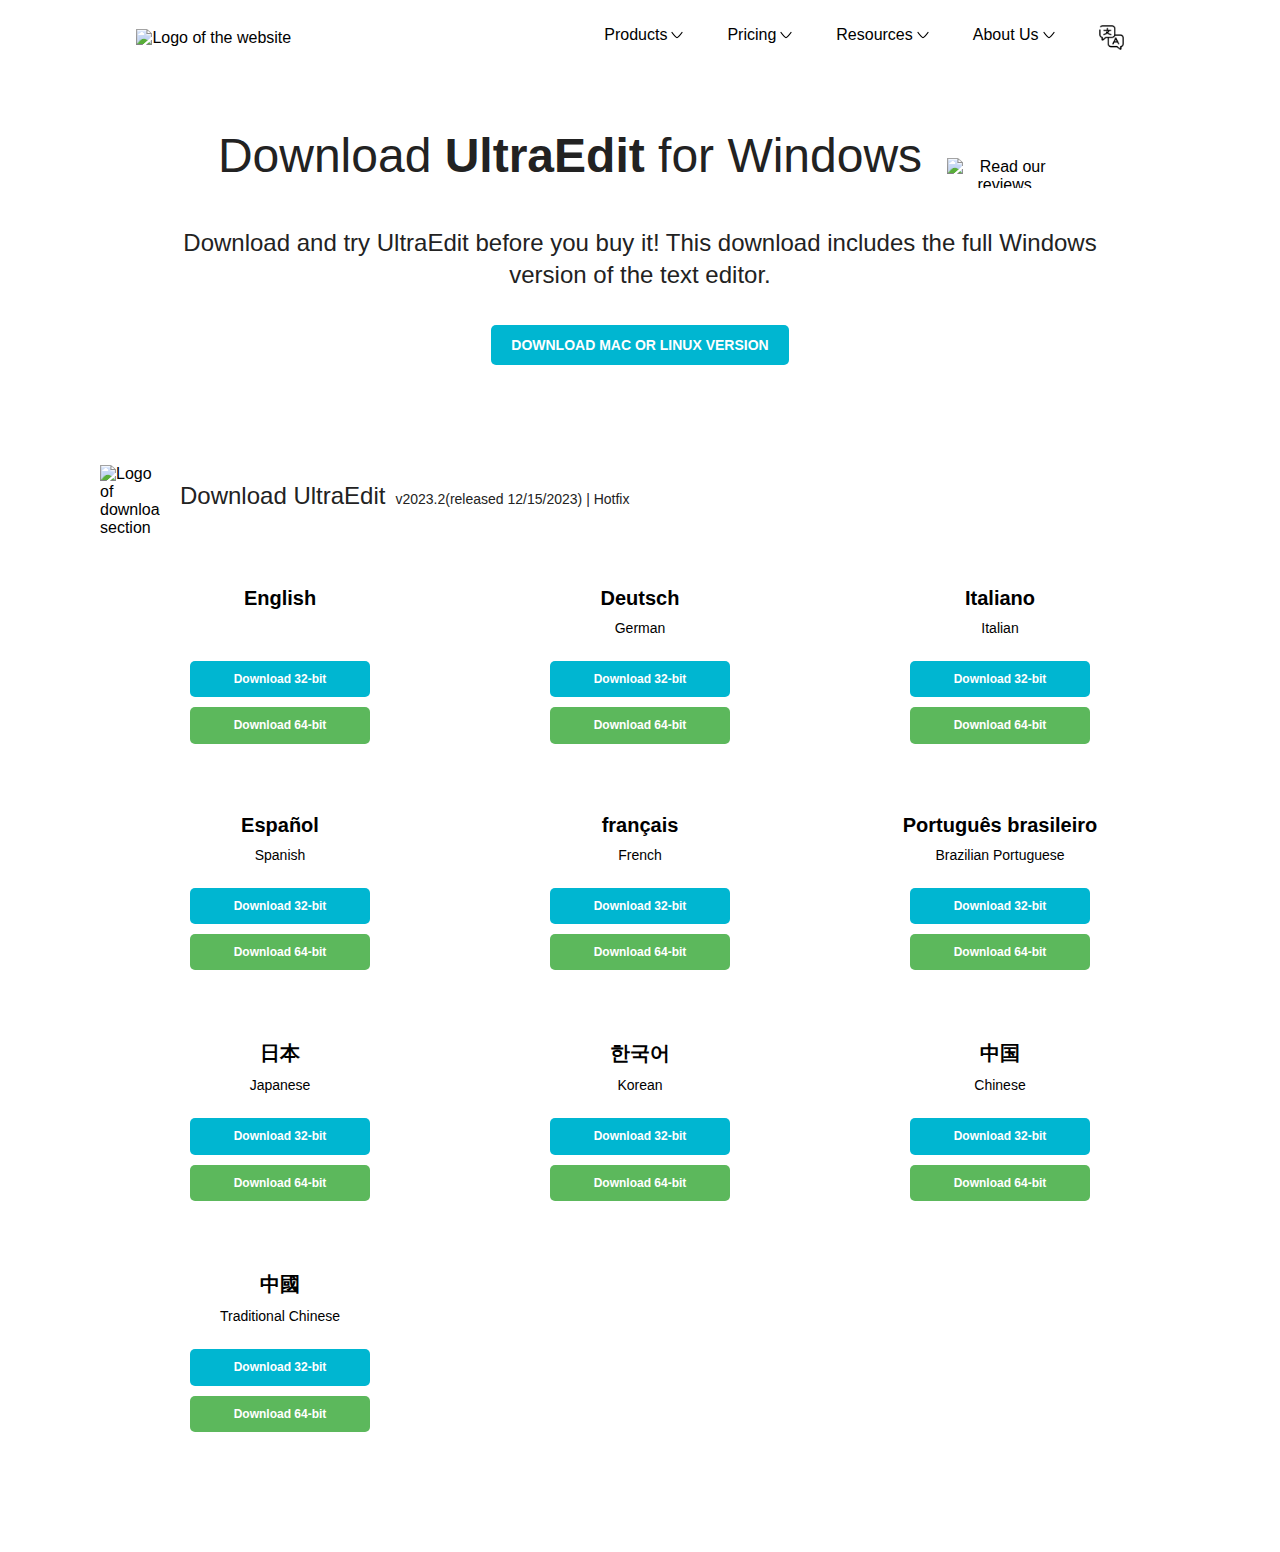
==== index.html @ 191eb87c "Solution to Exercise-7" ====
<!DOCTYPE html>
<html lang="en">
<head>
    <meta charset="UTF-8">
    <meta name="viewport" content="width=device-width, initial-scale=1.0">
    <title>Download UltraEdit text editor for Windows</title>

    <!-- Link to external stylesheets -->
    <link rel="stylesheet" href="./assets/css/style.css">
    <link rel="stylesheet" href="./assets/css/responsive.css">

    <!-- Link to favicon -->
    <link rel="shortcut icon" href="https://www.ultraedit.com/wp-content/uploads/2022/10/cropped-Logo-32x32.png" sizes="32x32" type="image/x-icon">
    <link rel="shortcut icon" href="https://www.ultraedit.com/wp-content/uploads/2022/10/cropped-Logo-192x192.png" sizes="192x192" type="image/x-icon">
    <link rel="apple-touch-icon" href="https://www.ultraedit.com/wp-content/uploads/2022/10/cropped-Logo-180x180.png">
</head>
<body>

    <!-- Head section of the document -->
    <header>

        <!-- Navigation bar -->
        <nav>
            <ul>
                <div class="logo">
                    <li>
                        <a href="#">
                            <img src="https://www.ultraedit.com/wp-content/uploads/2023/01/UE-Logo-1.webp"
                                width="175" alt="Logo of the website">
                        </a>
                    </li>
                </div>

                <div class="navtabs">
                    <li>
                        <a href="#">Products <svg xmlns="http://www.w3.org/2000/svg" width="20" height="20" viewBox="0 0 24 24" fill="none">
                            <path d="M18 9.00005C18 9.00005 13.5811 15 12 15C10.4188 15 6 9 6 9" stroke="#000" stroke-width="1.5" stroke-linecap="round" stroke-linejoin="round"/>
                            </svg></a>
                    </li>
                    <li>
                        <a href="#">Pricing <svg xmlns="http://www.w3.org/2000/svg" width="20" height="20" viewBox="0 0 24 24" fill="none">
                            <path d="M18 9.00005C18 9.00005 13.5811 15 12 15C10.4188 15 6 9 6 9" stroke="#000" stroke-width="1.5" stroke-linecap="round" stroke-linejoin="round"/>
                            </svg></a>
                    </li>
                    <li>
                        <a href="#">Resources <svg xmlns="http://www.w3.org/2000/svg" width="20" height="20" viewBox="0 0 24 24" fill="none">
                            <path d="M18 9.00005C18 9.00005 13.5811 15 12 15C10.4188 15 6 9 6 9" stroke="#000" stroke-width="1.5" stroke-linecap="round" stroke-linejoin="round"/>
                            </svg></a>
                    </li>
                    <li>
                        <a href="#">About Us <svg xmlns="http://www.w3.org/2000/svg" width="20" height="20" viewBox="0 0 24 24" fill="none">
                            <path d="M18 9.00005C18 9.00005 13.5811 15 12 15C10.4188 15 6 9 6 9" stroke="#000" stroke-width="1.5" stroke-linecap="round" stroke-linejoin="round"/>
                            </svg></a>
                    </li>
                    <li>
                        <a href="#">
                            <img src="./assets/images/language-translation.png" width="25" alt="Translate the document">
                        </a>
                    </li>
                </div>
            </ul>
        </nav>
    </header>

    <!-- Main section of the document -->
    <main>
        <section id="hero-section">
            <div class="title">
                <h1>Download <strong>UltraEdit</strong> for Windows</h1>
                <img src="https://www.ultraedit.com/wp-content/uploads/2022/10/Reviews.png" width="115" height="30" alt="Read our reviews">
            </div>
            
            <div class="content">
                <p>Download and try UltraEdit before you buy it! This download includes the full Windows version of the text editor.</p>
                <button>Download Mac or Linux Version</button> 
            </div>
        </section>

        <section id="download-section">
            <div class="title">
                <img src="https://www.ultraedit.com/wp-content/uploads/2023/01/UE_logo_icon_white.png" width="60" alt="Logo of download section">

                <div class="text">
                    <h3>Download UltraEdit</h3>
                    <p>v2023.2(released 12/15/2023) | Hotfix</p>
                </div>
            </div>

            <div class="content">
                <div class="container">
                    <div class="row">
                        <div class="col">
                            <div class="text">
                                <h4>English</h4>
                                <p class="hide">English</p>
                            </div>

                            <div class="button">
                                <a href="#" class="blue">Download 32-bit</a>
                                <a href="#" class="green">Download 64-bit</a>
                            </div>
                        </div>
                        
                        <div class="col">
                            <div class="text">
                                <h4>Deutsch</h4>
                                <p>German</p>
                            </div>

                            <div class="button">
                                <a href="#" class="blue">Download 32-bit</a>
                                <a href="#" class="green">Download 64-bit</a>
                            </div>
                        </div>

                        <div class="col">
                            <div class="text">
                                <h4>Italiano</h4>
                                <p>Italian</p>
                            </div>

                            <div class="button">
                                <a href="#" class="blue">Download 32-bit</a>
                                <a href="#" class="green">Download 64-bit</a>
                            </div>
                        </div>

                        <div class="col">
                            <div class="text">
                                <h4>Español</h4>
                                <p>Spanish</p>
                            </div>

                            <div class="button">
                                <a href="#" class="blue">Download 32-bit</a>
                                <a href="#" class="green">Download 64-bit</a>
                            </div>
                        </div>

                        <div class="col">
                            <div class="text">
                                <h4>français</h4>
                                <p>French</p>
                            </div>

                            <div class="button">
                                <a href="#" class="blue">Download 32-bit</a>
                                <a href="#" class="green">Download 64-bit</a>
                            </div>
                        </div>
                        
                        <div class="col">
                            <div class="text">
                                <h4>Português brasileiro</h4>
                                <p>Brazilian Portuguese</p>
                            </div>

                            <div class="button">
                                <a href="#" class="blue">Download 32-bit</a>
                                <a href="#" class="green">Download 64-bit</a>
                            </div>
                        </div>

                        <div class="col">
                            <div class="text">
                                <h4>日本</h4>
                                <p>Japanese</p>
                            </div>

                            <div class="button">
                                <a href="#" class="blue">Download 32-bit</a>
                                <a href="#" class="green">Download 64-bit</a>
                            </div>
                        </div>

                        <div class="col">
                            <div class="text">
                                <h4>한국어</h4>
                                <p>Korean</p>
                            </div>

                            <div class="button">
                                <a href="#" class="blue">Download 32-bit</a>
                                <a href="#" class="green">Download 64-bit</a>
                            </div>
                        </div>

                        <div class="col">
                            <div class="text">
                                <h4>中国</h4>
                                <p>Chinese</p>
                            </div>

                            <div class="button">
                                <a href="#" class="blue">Download 32-bit</a>
                                <a href="#" class="green">Download 64-bit</a>
                            </div>
                        </div>

                        <div class="col">
                            <div class="text">
                                <h4>中國</h4>
                                <p>Traditional Chinese</p>
                            </div>

                            <div class="button">
                                <a href="#" class="blue">Download 32-bit</a>
                                <a href="#" class="green">Download 64-bit</a>
                            </div>
                        </div>
                    </div>
                </div>
            </div>
        </section>
    </main>
</body>
</html>
---- assets/css/style.css ----
* {
    margin: 0;
    padding: 0;
    box-sizing: border-box;
}

body {
    font-family:'Segoe UI', Tahoma, Geneva, Verdana, sans-serif
}

nav {
    margin: 25px auto;
}

ul {
    display: flex;
    align-items: center;
    justify-content: space-around;
    list-style: none;
}

ul > div:nth-child(2).navtabs {
    display: flex;
}

ul > div:nth-child(2).navtabs > li {
    margin: 0 20px;
}

ul li > a {
    color: #000;
    text-decoration: none;
    display: flex;
    align-items: center;
}

ul li > a:hover {
    color: rgba(0, 0, 0, 0.7);
}

#hero-section {
    display: flex;
    flex-direction: column;
    justify-content: center;
    align-items: center;
    padding: 50px 0;
    text-align: center;
}

#hero-section .title {
    display: flex;
    align-items: baseline;
    gap: 25px;
}

#hero-section .title > h1, #hero-section .content > p, #download-section .title h3, #download-section .title p {
    color: #222;
    font-weight: 500;
    line-height: 1.3em;
    padding-bottom: 10px;
}

#hero-section .title > h1 {
    font-size: 48px;
    margin-bottom: 30px;
}

#hero-section .content > p {
    font-size: 24px;
    width: 80%;
    margin: 0 auto 25px;
}

#hero-section .content > button {
    background-color: #00B6D1;
    border: none;
    border-radius: 5px;
    color: white;
    cursor: pointer;
    font-size: 14px;
    font-weight: bold;
    outline: none;
    padding: 12px 20px;
    text-transform: uppercase;
}

#hero-section .content > button:hover {
    background-color: #09A6BD;
}

#download-section {
    margin: 50px 280px;
}

#download-section .title {
    display: flex;
    align-items: center;
}

#download-section .title h3 {
    font-size: 24px;
    margin-left: 20px;
}

#download-section .title p {
    font-size: 14px;
    font-weight: 400;
    margin-left: 10px;
}

#download-section .text {
    display: flex;
    align-items: baseline;
    justify-content: center;
}

#download-section .content .text {
    display: flex;
    flex-direction: column;
    align-items: center;
    margin-bottom: 15px;
}

#download-section .container {
    margin: 50px 0;
    text-align: center;
}

#download-section .row {
    display: grid;
    grid-template-columns: repeat(3, 1fr);
}

#download-section .content .col {
    margin-bottom: 75px;
}

#download-section .row h4 {
    font-size: 20px;
    font-weight: 700;
    padding-bottom: 10px;
}

#download-section .row p {
    font-size: 14px;
    font-weight: 400;
    padding-bottom: 10px;
}

#download-section .content .text .hide {
    visibility: hidden;
}

#download-section .row .blue, #download-section .row .green {
    border: none;
    border-radius: 5px;
    color: #fff;
    font-size: 12px;
    font-weight: bold;
    line-height: 1.7em;
    outline: none;
    padding: 8px 15px;
    text-decoration: none;
}

#download-section .content .button .blue {
    background-color: #00B6D1;
}

#download-section .content .button .blue:hover {
    background-color: #09A6BD;
}

#download-section .content .button .green {
    background-color: #5CB85C;
}

#download-section .content .button .green:hover {
    background-color: #81C780;
}
---- assets/css/responsive.css ----
@media only screen and (max-width: 1439px) {
    #download-section {
        margin: 50px 100px;
    }

    #download-section .content .col {
        margin-bottom: 60px;
    }

    #download-section .content .button a {
        display: flex;
        justify-content: center;
        width: 50%;
        margin: 10px auto;
    }
}

@media only screen and (max-width: 1023px) {
    header .logo img {
        width: 135px;
        height: 40px;
    }

    #hero-section .title > h1 {
        width: 75%;
        margin: 0 auto 30px;
    }

    #hero-section .title img {
        display: none;
    }

    #hero-section .content p {
        width: 90%;
    }

    #download-section {
        margin: 30px auto;
    }

    #download-section .row {
        grid-template-columns: repeat(2, 1fr);
    }

    #download-section .title {
        margin-left: 40px;
    }
}

@media only screen and (max-width: 767px) {
    nav {
        display: none;
    }

    #hero-section .title > h1 {
        font-size: 35px;
        width: 90%;
    }

    #hero-section .content > p {
        font-size: 20px;
        width: 95%;
    }

    #download-section .title {
        margin-left: 30px;
    }

    #download-section .text {
        flex-direction: column;
    }

    #download-section .text h3 {
        font-size: 20px;
    }

    #download-section .row {
        grid-template-columns: repeat(1, 1fr);
    }

    #download-section .content .text {
        margin-bottom: 30px;
    }

    #download-section .content .button a {
        display: inline;
    }
}

@media only screen and (max-width: 424px) {
    #hero-section .content > p {
        width: 85%;
    }
}

@media only screen and (max-width: 374px) {
    #download-section .content .button a {
        display: flex;
    }
}
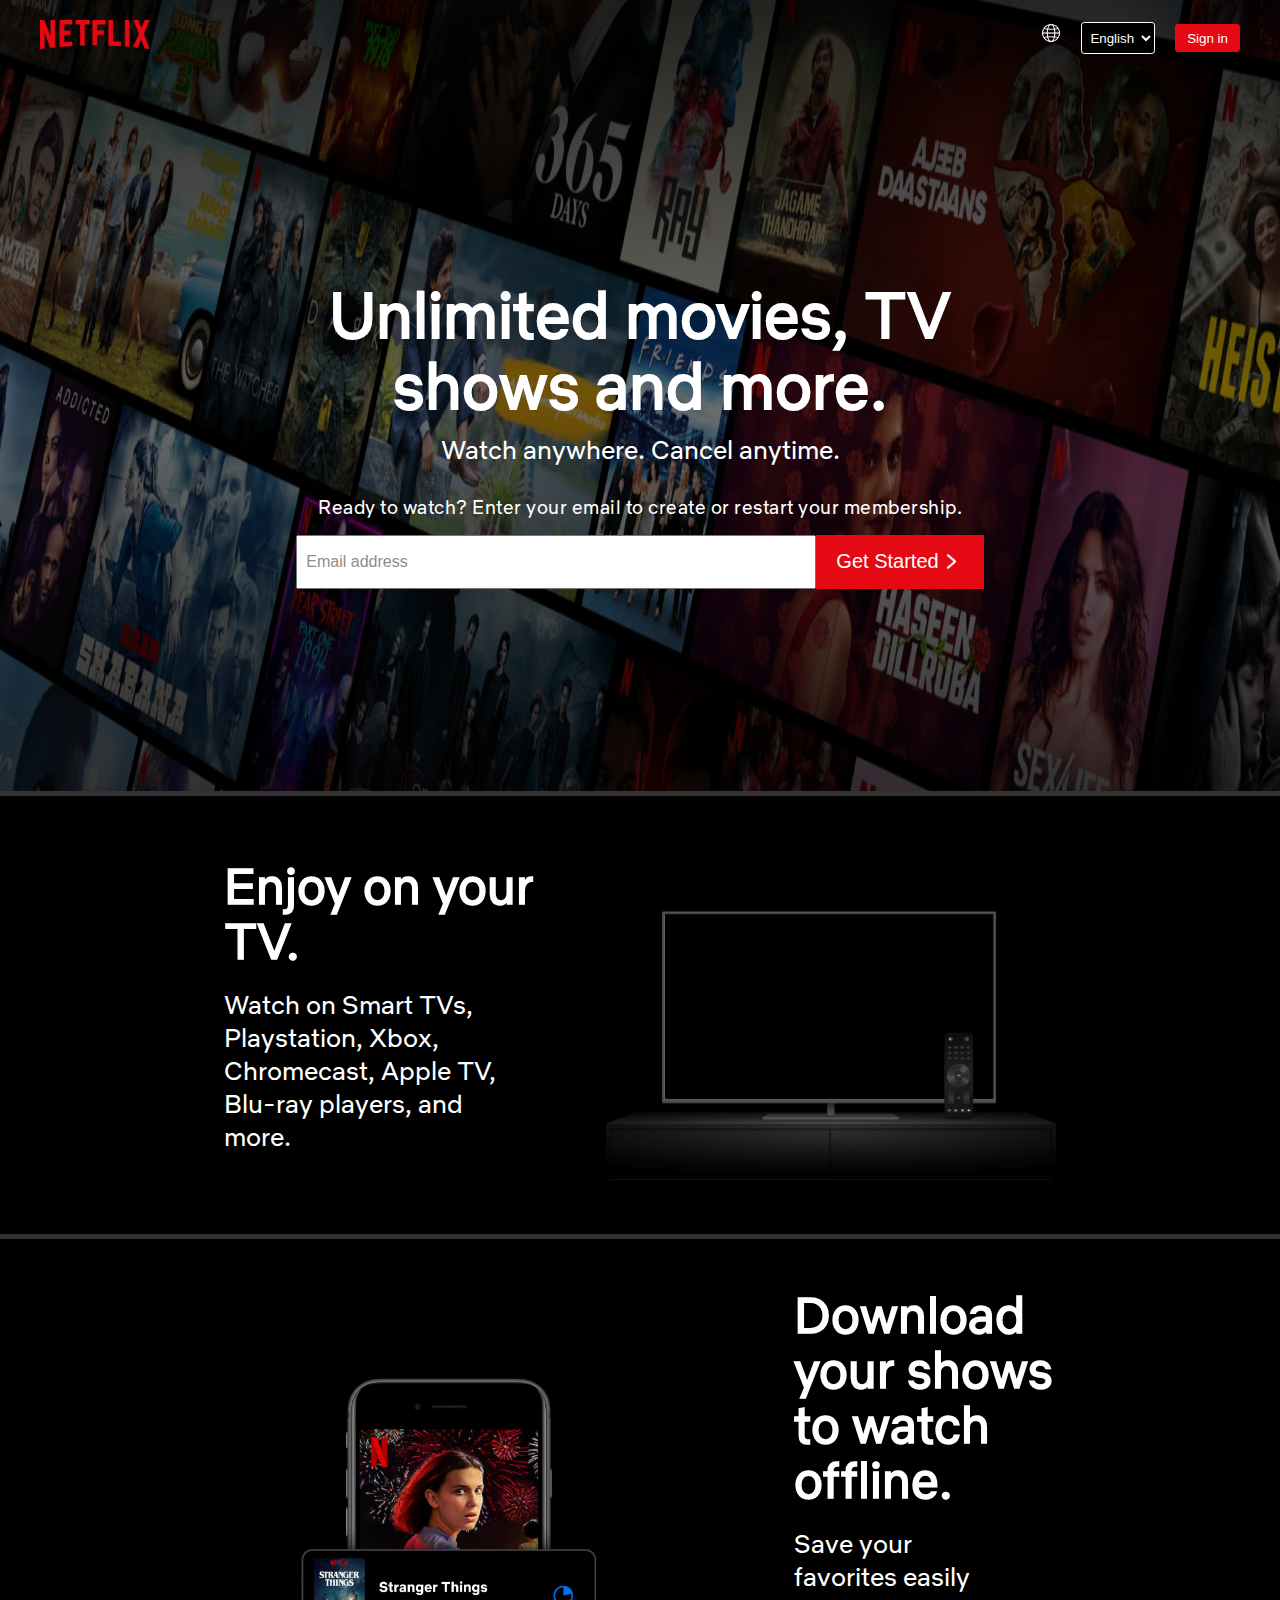
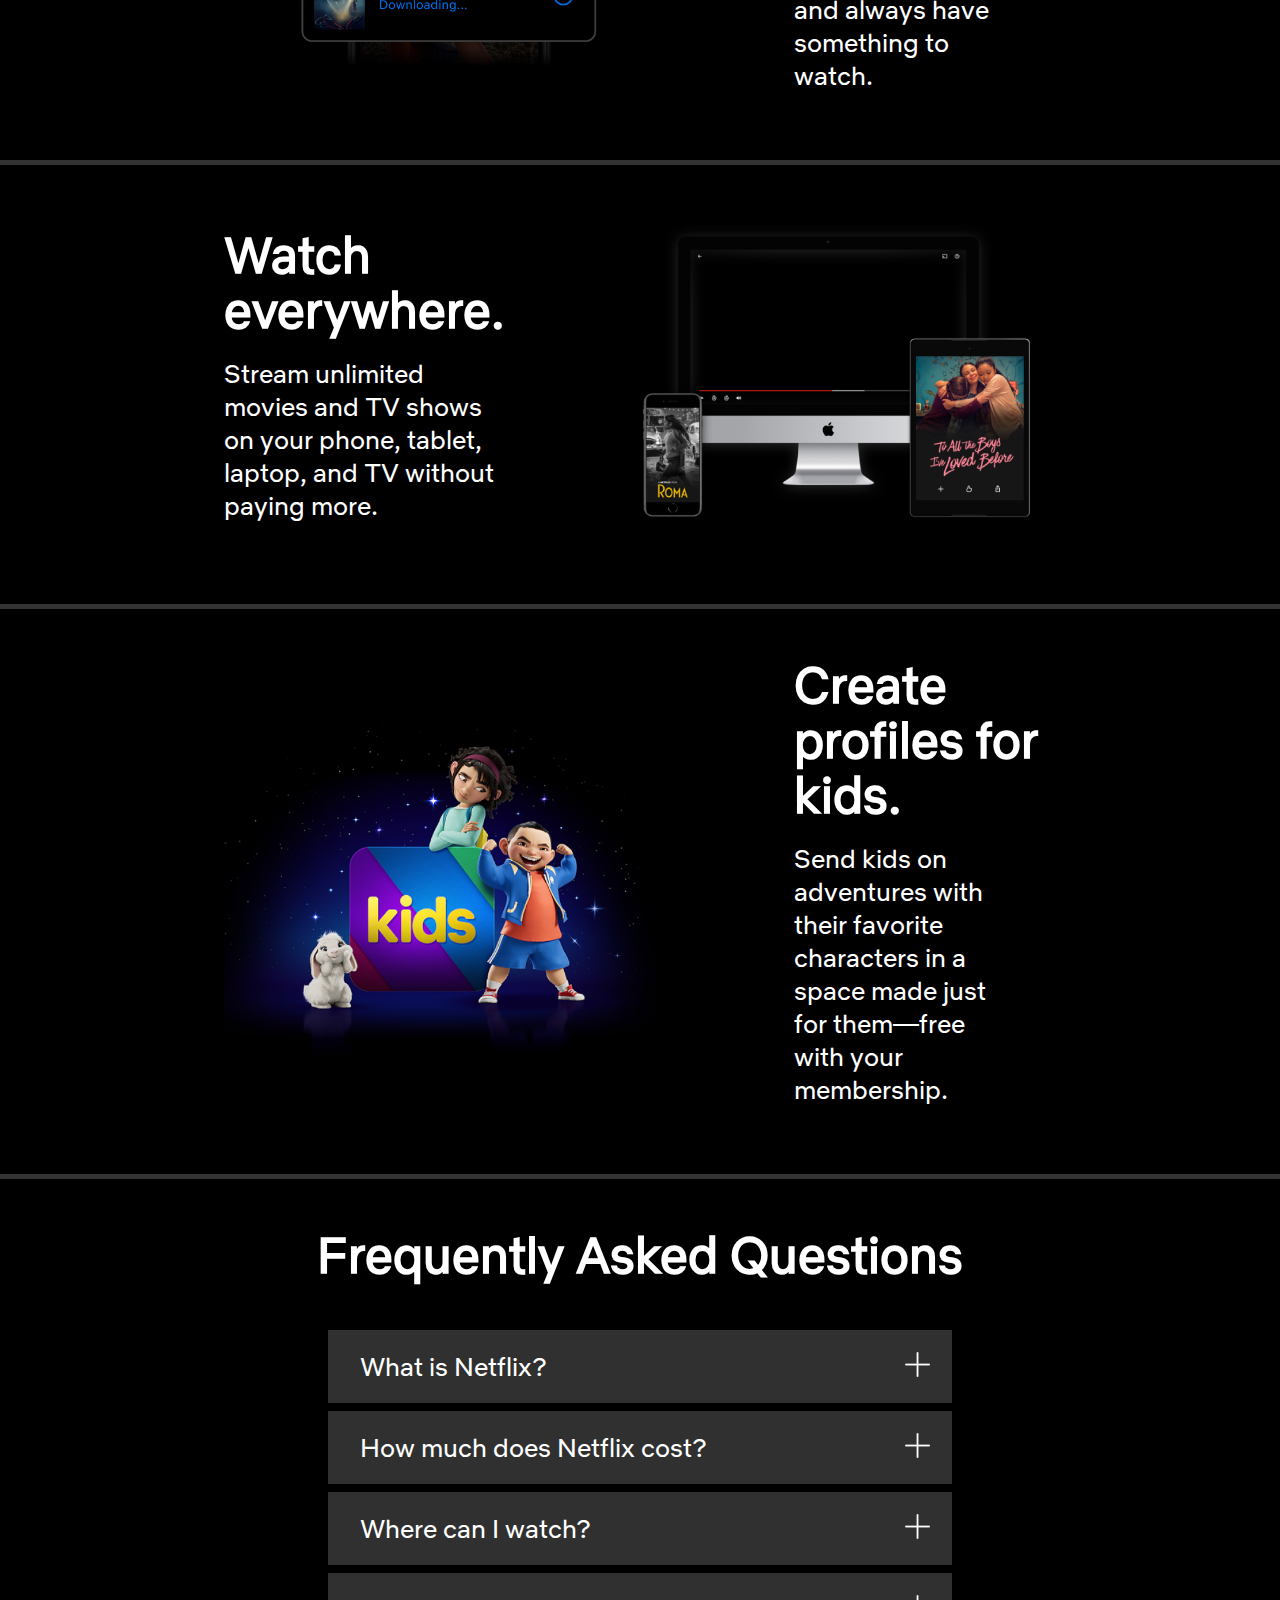
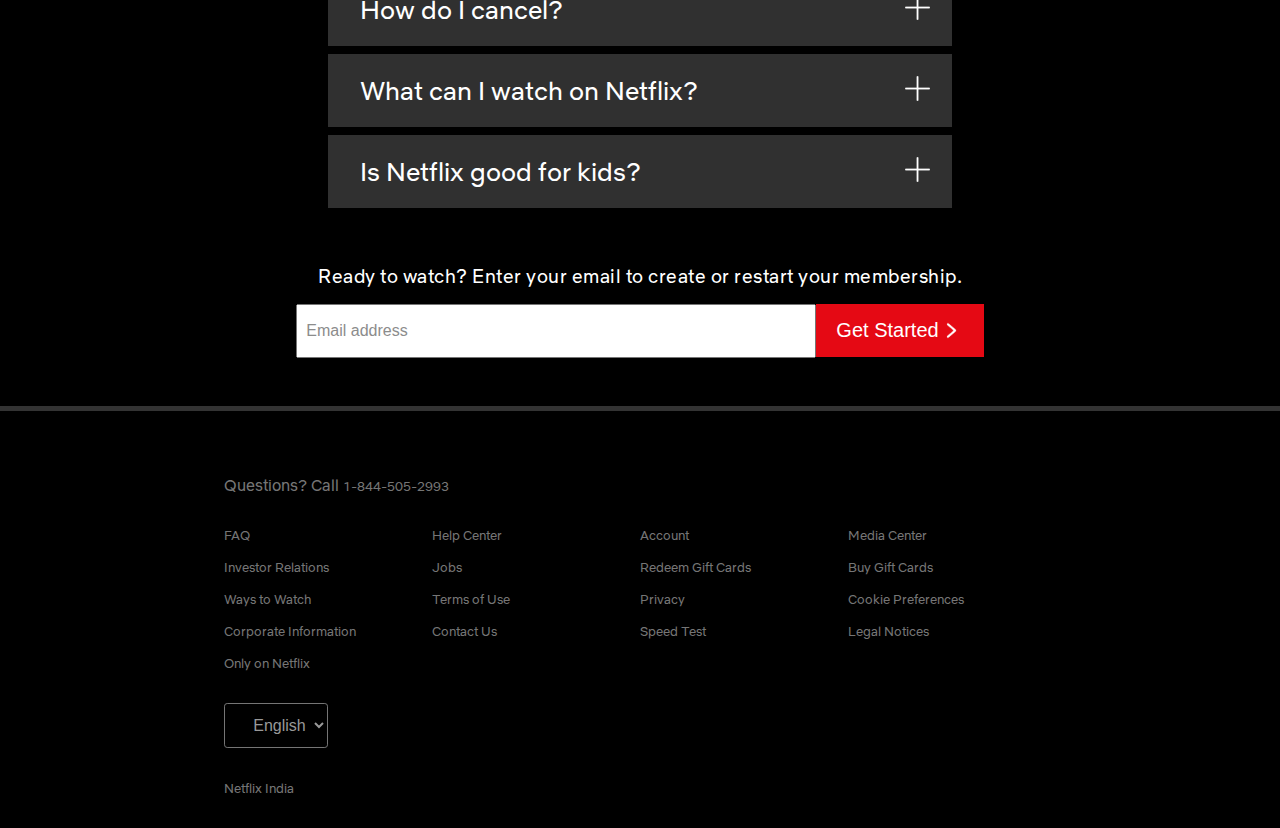
==== commit 1786c003: "Initializing the directory" ====
--- a/index.html
+++ b/index.html
@@ -1,217 +1,223 @@
 <!DOCTYPE html>
 <html lang="en">
+
 <head>
+    <!-- Meta description about the website -->
     <meta charset="UTF-8">
     <meta name="viewport" content="width=device-width, initial-scale=1.0">
-    <title>Download UltraEdit text editor for Windows</title>
-
-    <!-- Link to external stylesheets -->
+
+    <!-- Title of the website -->
+    <title>Netflix India — Watch TV Shows Online, Watch Movies Online</title>
+
+    <!-- External stylesheets -->
     <link rel="stylesheet" href="./assets/css/style.css">
     <link rel="stylesheet" href="./assets/css/responsive.css">
 
-    <!-- Link to favicon -->
-    <link rel="shortcut icon" href="https://www.ultraedit.com/wp-content/uploads/2022/10/cropped-Logo-32x32.png" sizes="32x32" type="image/x-icon">
-    <link rel="shortcut icon" href="https://www.ultraedit.com/wp-content/uploads/2022/10/cropped-Logo-192x192.png" sizes="192x192" type="image/x-icon">
-    <link rel="apple-touch-icon" href="https://www.ultraedit.com/wp-content/uploads/2022/10/cropped-Logo-180x180.png">
+    <!-- Favicon -->
+    <link rel="shortcut icon" href="./assets/images/favicon/favicon.ico" type="image/x-icon">
+    <link rel="manifest" href="./assets/images/favicon/site.webmanifest">
+    <link rel="apple-touch-icon" href="./assets/images/favicon/apple-touch-icon.png">
 </head>
+
 <body>
 
-    <!-- Head section of the document -->
+    <!-- This is the head section of the body -->
     <header>
-
-        <!-- Navigation bar -->
         <nav>
-            <ul>
-                <div class="logo">
-                    <li>
-                        <a href="#">
-                            <img src="https://www.ultraedit.com/wp-content/uploads/2023/01/UE-Logo-1.webp"
-                                width="175" alt="Logo of the website">
-                        </a>
-                    </li>
-                </div>
-
-                <div class="navtabs">
-                    <li>
-                        <a href="#">Products <svg xmlns="http://www.w3.org/2000/svg" width="20" height="20" viewBox="0 0 24 24" fill="none">
-                            <path d="M18 9.00005C18 9.00005 13.5811 15 12 15C10.4188 15 6 9 6 9" stroke="#000" stroke-width="1.5" stroke-linecap="round" stroke-linejoin="round"/>
-                            </svg></a>
-                    </li>
-                    <li>
-                        <a href="#">Pricing <svg xmlns="http://www.w3.org/2000/svg" width="20" height="20" viewBox="0 0 24 24" fill="none">
-                            <path d="M18 9.00005C18 9.00005 13.5811 15 12 15C10.4188 15 6 9 6 9" stroke="#000" stroke-width="1.5" stroke-linecap="round" stroke-linejoin="round"/>
-                            </svg></a>
-                    </li>
-                    <li>
-                        <a href="#">Resources <svg xmlns="http://www.w3.org/2000/svg" width="20" height="20" viewBox="0 0 24 24" fill="none">
-                            <path d="M18 9.00005C18 9.00005 13.5811 15 12 15C10.4188 15 6 9 6 9" stroke="#000" stroke-width="1.5" stroke-linecap="round" stroke-linejoin="round"/>
-                            </svg></a>
-                    </li>
-                    <li>
-                        <a href="#">About Us <svg xmlns="http://www.w3.org/2000/svg" width="20" height="20" viewBox="0 0 24 24" fill="none">
-                            <path d="M18 9.00005C18 9.00005 13.5811 15 12 15C10.4188 15 6 9 6 9" stroke="#000" stroke-width="1.5" stroke-linecap="round" stroke-linejoin="round"/>
-                            </svg></a>
-                    </li>
-                    <li>
-                        <a href="#">
-                            <img src="./assets/images/language-translation.png" width="25" alt="Translate the document">
-                        </a>
-                    </li>
-                </div>
-            </ul>
+            <div class="logo">
+                <img src="./assets/images/logo.png" width="110" alt="Netflix Logo">
+            </div>
+
+            <div class="nav-container">
+                <img src="./assets/images/language-translation.png" width="20" alt="">
+                <select name="language" id="language">
+                    <option lang="en" value="English">English</option> <!-- &#129171; [down arrow code] -->
+                    <option lang="hi" value="हिन्दी">हिन्दी</option>
+                </select>
+
+                <button type="button">Sign in</button>
+            </div>
         </nav>
     </header>
 
-    <!-- Main section of the document -->
+    <!-- This is the main content -->
     <main>
-        <section id="hero-section">
-            <div class="title">
-                <h1>Download <strong>UltraEdit</strong> for Windows</h1>
-                <img src="https://www.ultraedit.com/wp-content/uploads/2022/10/Reviews.png" width="115" height="30" alt="Read our reviews">
-            </div>
-            
-            <div class="content">
-                <p>Download and try UltraEdit before you buy it! This download includes the full Windows version of the text editor.</p>
-                <button>Download Mac or Linux Version</button> 
-            </div>
-        </section>
-
-        <section id="download-section">
-            <div class="title">
-                <img src="https://www.ultraedit.com/wp-content/uploads/2023/01/UE_logo_icon_white.png" width="60" alt="Logo of download section">
-
-                <div class="text">
-                    <h3>Download UltraEdit</h3>
-                    <p>v2023.2(released 12/15/2023) | Hotfix</p>
-                </div>
-            </div>
-
-            <div class="content">
-                <div class="container">
-                    <div class="row">
-                        <div class="col">
-                            <div class="text">
-                                <h4>English</h4>
-                                <p class="hide">English</p>
-                            </div>
-
-                            <div class="button">
-                                <a href="#" class="blue">Download 32-bit</a>
-                                <a href="#" class="green">Download 64-bit</a>
-                            </div>
-                        </div>
-                        
-                        <div class="col">
-                            <div class="text">
-                                <h4>Deutsch</h4>
-                                <p>German</p>
-                            </div>
-
-                            <div class="button">
-                                <a href="#" class="blue">Download 32-bit</a>
-                                <a href="#" class="green">Download 64-bit</a>
-                            </div>
-                        </div>
-
-                        <div class="col">
-                            <div class="text">
-                                <h4>Italiano</h4>
-                                <p>Italian</p>
-                            </div>
-
-                            <div class="button">
-                                <a href="#" class="blue">Download 32-bit</a>
-                                <a href="#" class="green">Download 64-bit</a>
-                            </div>
-                        </div>
-
-                        <div class="col">
-                            <div class="text">
-                                <h4>Español</h4>
-                                <p>Spanish</p>
-                            </div>
-
-                            <div class="button">
-                                <a href="#" class="blue">Download 32-bit</a>
-                                <a href="#" class="green">Download 64-bit</a>
-                            </div>
-                        </div>
-
-                        <div class="col">
-                            <div class="text">
-                                <h4>français</h4>
-                                <p>French</p>
-                            </div>
-
-                            <div class="button">
-                                <a href="#" class="blue">Download 32-bit</a>
-                                <a href="#" class="green">Download 64-bit</a>
-                            </div>
-                        </div>
-                        
-                        <div class="col">
-                            <div class="text">
-                                <h4>Português brasileiro</h4>
-                                <p>Brazilian Portuguese</p>
-                            </div>
-
-                            <div class="button">
-                                <a href="#" class="blue">Download 32-bit</a>
-                                <a href="#" class="green">Download 64-bit</a>
-                            </div>
-                        </div>
-
-                        <div class="col">
-                            <div class="text">
-                                <h4>日本</h4>
-                                <p>Japanese</p>
-                            </div>
-
-                            <div class="button">
-                                <a href="#" class="blue">Download 32-bit</a>
-                                <a href="#" class="green">Download 64-bit</a>
-                            </div>
-                        </div>
-
-                        <div class="col">
-                            <div class="text">
-                                <h4>한국어</h4>
-                                <p>Korean</p>
-                            </div>
-
-                            <div class="button">
-                                <a href="#" class="blue">Download 32-bit</a>
-                                <a href="#" class="green">Download 64-bit</a>
-                            </div>
-                        </div>
-
-                        <div class="col">
-                            <div class="text">
-                                <h4>中国</h4>
-                                <p>Chinese</p>
-                            </div>
-
-                            <div class="button">
-                                <a href="#" class="blue">Download 32-bit</a>
-                                <a href="#" class="green">Download 64-bit</a>
-                            </div>
-                        </div>
-
-                        <div class="col">
-                            <div class="text">
-                                <h4>中國</h4>
-                                <p>Traditional Chinese</p>
-                            </div>
-
-                            <div class="button">
-                                <a href="#" class="blue">Download 32-bit</a>
-                                <a href="#" class="green">Download 64-bit</a>
-                            </div>
-                        </div>
-                    </div>
-                </div>
+
+        <!-- Landing area -->
+        <section id="home-section">
+            <h1>Unlimited movies, TV shows and more.</h1>
+            <h3>Watch anywhere. Cancel anytime.</h3>
+            <p>Ready to watch? Enter your email to create or restart your membership.</p>
+
+            <div class="home-container">
+                <input type="email" name="email" id="email" placeholder="Email address">
+                <button>Get Started <img src="./assets/images/next-icon.png" width="25" alt="Next Arrow"></button>
+            </div>
+        </section>
+
+        <!-- Watch on TV -->
+        <section id="tv-section">
+            <div class="tv-content">
+                <h2>Enjoy on your TV.</h2>
+                <p>Watch on Smart TVs, Playstation, Xbox, Chromecast, Apple TV, Blu-ray players, and more.</p>
+            </div>
+
+            <div class="tv-display">
+                <!-- <video width="75" autoplay loop>
+                    <source src="" type="video/">
+                </video> -->
+                <img src="./assets/images/tv-screen.png" width="450" alt="Watch on TV">
+            </div>
+        </section>
+
+        <!-- Download and play offline -->
+        <section id="offline-section">
+            <div class="offline-display">
+                <!-- <video width="75" autoplay loop>
+                    <source src="" type="video/">
+                </video> -->
+                <img src="./assets/images/play-offline.png" width="450" alt="Download and play offline">
+            </div>
+
+            <div class="offline-content">
+                <h2>Download your shows to watch offline.</h2>
+                <p>Save your favorites easily and always have something to watch.</p>
+            </div>
+        </section>
+
+        <!-- Stream on multiple devices -->
+        <section id="cross-platform-section">
+            <div class="cross-platform-content">
+                <h2>Watch everywhere.</h2>
+                <p>Stream unlimited movies and TV shows on your phone, tablet, laptop, and TV without paying more.</p>
+            </div>
+
+            <div class="cross-platform-display">
+                <!-- <video width="75" autoplay loop>
+                    <source src="" type="video/">
+                </video> -->
+                <img src="./assets/images/watch-everywhere.png" width="450" alt="Stream on all devices">
+            </div>
+        </section>
+
+        <!-- Kids area -->
+        <section id="kids-section">
+            <div class="kids-display">
+                <!-- <video width="75" autoplay loop>
+                    <source src="" type="video/">
+                </video> -->
+                <img src="./assets/images/kids-profile.png" width="450" alt="Profile for kids">
+            </div>
+
+            <div class="kids-content">
+                <h2>Create profiles for kids.</h2>
+                <p>Send kids on adventures with their favorite characters in a space made just for them—free with your
+                    membership.</p>
+            </div>
+        </section>
+
+        <!-- Frequently asked questions -->
+        <section id="faq-section">
+            <h2>Frequently Asked Questions</h2>
+
+            <details>
+                <summary>What is Netflix?</summary>
+                <p>Netflix is a streaming service that offers a wide variety of award-winning TV shows, movies, anime,
+                    documentaries and more – on thousands of internet-connected devices.</p>
+                <p>You can watch as much as you want, whenever you want, without a single ad – all for one low monthly
+                    price. There's always something new to discover, and new TV shows and movies are added every week!
+                </p>
+            </details>
+
+            <details>
+                <summary>How much does Netflix cost?</summary>
+                <p>Watch Netflix on yuor smartphone, tablet, Smart TV, laptop, or streaming device, all for one fixed
+                    monthly fee. Plans range from &#8377;649 to &#8377;149 a month. No extra costs, no contracts.</p>
+            </details>
+
+            <details>
+                <summary>Where can I watch?</summary>
+                <p>Watch anywhere, anytime. Sign in with your Netflix account to watch instantly on the web at
+                    netflix.com from your personal computer or on any internet-connected device that offers the Netflix
+                    app, including smart TVs, smartphones, tablets, streaming media players and game consoles.</p>
+                <p>You can also download your favorite shows with the iOS, Android, or Windows 10 app. Use downloads to
+                    watch while you're on the go and without an internet connection. Take Netflix with you anywhere.</p>
+            </details>
+
+            <details>
+                <summary>How do I cancel?</summary>
+                <p>Netflix is flexible. There are no annoying contracts and no commitments. You can easily cancel your
+                    account online in two clicks. There are no cancellation fees – start or stop your account anytime.
+                </p>
+            </details>
+
+            <details>
+                <summary>What can I watch on Netflix?</summary>
+                <p>Netflix has an extensive library of feature films, documentaries, TV shows, anime, award-winning
+                    Netflix originals, and more. Watch as much as you want, anytime you want.</p>
+            </details>
+
+            <details>
+                <summary>Is Netflix good for kids?</summary>
+                <p>The Netflix Kids experience is included in your membership to give parents control while kids enjoy
+                    family-friendly TV shows and films in their own space.</p>
+                <p>Kids profiles come with PIN-protected parental controls that let you restrict the maturity rating of
+                    content kids can watch and block specific titles you don't want kids to see.</p>
+            </details>
+
+            <p>Ready to watch? Enter your email to create or restart your membership.</p>
+            <div class="faq-container">
+                <input type="email" name="email" id="email" placeholder="Email address">
+                <button>Get Started <img src="./assets/images/next-icon.png" width="25" alt="Next Arrow"></button>
             </div>
         </section>
     </main>
+
+    <!-- This is the footer of the document -->
+    <footer>
+        <p> Questions? Call <a href="tel:18445052993">1-844-505-2993</a></p>
+
+        <div class="container">
+            <div class="row">
+                <div class="col">
+                    <a href="/">FAQ</a>
+                    <a href="/">Investor Relations</a>
+                    <a href="/">Ways to Watch</a>
+                    <a href="/">Corporate Information</a>
+                    <a href="/">Only on Netflix</a>
+                </div>
+
+                <div class="col">
+                    <a href="/">Help Center</a>
+                    <a href="/">Jobs</a>
+                    <a href="/">Terms of Use</a>
+                    <a href="/">Contact Us</a>
+                </div>
+
+                <div class="col">
+                    <a href="/">Account</a>
+                    <a href="/">Redeem Gift Cards</a>
+                    <a href="/">Privacy</a>
+                    <a href="/">Speed Test</a>
+                </div>
+
+                <div class="col">
+                    <a href="/">Media Center</a>
+                    <a href="/">Buy Gift Cards</a>
+                    <a href="/">Cookie Preferences</a>
+                    <a href="/">Legal Notices</a>
+                </div>
+            </div>
+        </div>
+
+        <select name="language" id="language">
+            <option lang="en" value="English">English</option> <!-- &#129171; [down arrow code] -->
+            <option lang="hi" value="हिन्दी">हिन्दी</option>
+        </select>
+
+        <p>Netflix India</p>
+
+    </footer>
 </body>
+
 </html>--- a/assets/css/style.css
+++ b/assets/css/style.css
@@ -1,180 +1,261 @@
+:root {
+  --background-color: #000;
+  --text-color: #fff;
+  --button-color: #e50914;
+  --button-hover: #f40612;
+  --button-active: #bb0a12;
+}
+
+@font-face {
+  font-family: "Netflix Sans";
+  src: local("Netflix Sans"),
+    url("../fonts/NetflixSans-Regular.otf") format("opentype"),
+    url("../fonts/NetflixSans-Regular.woff2") format("woff");
+}
+
 * {
-    margin: 0;
-    padding: 0;
-    box-sizing: border-box;
+  margin: 0;
+  padding: 0;
+  box-sizing: border-box;
+  scroll-behavior: smooth;
 }
 
 body {
-    font-family:'Segoe UI', Tahoma, Geneva, Verdana, sans-serif
-}
-
-nav {
-    margin: 25px auto;
-}
-
-ul {
-    display: flex;
-    align-items: center;
-    justify-content: space-around;
-    list-style: none;
-}
-
-ul > div:nth-child(2).navtabs {
-    display: flex;
-}
-
-ul > div:nth-child(2).navtabs > li {
-    margin: 0 20px;
-}
-
-ul li > a {
-    color: #000;
-    text-decoration: none;
-    display: flex;
-    align-items: center;
-}
-
-ul li > a:hover {
-    color: rgba(0, 0, 0, 0.7);
-}
-
-#hero-section {
-    display: flex;
-    flex-direction: column;
-    justify-content: center;
-    align-items: center;
-    padding: 50px 0;
-    text-align: center;
-}
-
-#hero-section .title {
-    display: flex;
-    align-items: baseline;
-    gap: 25px;
-}
-
-#hero-section .title > h1, #hero-section .content > p, #download-section .title h3, #download-section .title p {
-    color: #222;
-    font-weight: 500;
-    line-height: 1.3em;
-    padding-bottom: 10px;
-}
-
-#hero-section .title > h1 {
-    font-size: 48px;
-    margin-bottom: 30px;
-}
-
-#hero-section .content > p {
-    font-size: 24px;
-    width: 80%;
-    margin: 0 auto 25px;
-}
-
-#hero-section .content > button {
-    background-color: #00B6D1;
-    border: none;
-    border-radius: 5px;
-    color: white;
-    cursor: pointer;
-    font-size: 14px;
-    font-weight: bold;
-    outline: none;
-    padding: 12px 20px;
-    text-transform: uppercase;
-}
-
-#hero-section .content > button:hover {
-    background-color: #09A6BD;
-}
-
-#download-section {
-    margin: 50px 280px;
-}
-
-#download-section .title {
-    display: flex;
-    align-items: center;
-}
-
-#download-section .title h3 {
-    font-size: 24px;
-    margin-left: 20px;
-}
-
-#download-section .title p {
-    font-size: 14px;
-    font-weight: 400;
-    margin-left: 10px;
-}
-
-#download-section .text {
-    display: flex;
-    align-items: baseline;
-    justify-content: center;
-}
-
-#download-section .content .text {
-    display: flex;
-    flex-direction: column;
-    align-items: center;
-    margin-bottom: 15px;
-}
-
-#download-section .container {
-    margin: 50px 0;
-    text-align: center;
-}
-
-#download-section .row {
-    display: grid;
-    grid-template-columns: repeat(3, 1fr);
-}
-
-#download-section .content .col {
-    margin-bottom: 75px;
-}
-
-#download-section .row h4 {
-    font-size: 20px;
-    font-weight: 700;
-    padding-bottom: 10px;
-}
-
-#download-section .row p {
-    font-size: 14px;
-    font-weight: 400;
-    padding-bottom: 10px;
-}
-
-#download-section .content .text .hide {
-    visibility: hidden;
-}
-
-#download-section .row .blue, #download-section .row .green {
-    border: none;
-    border-radius: 5px;
-    color: #fff;
-    font-size: 12px;
-    font-weight: bold;
-    line-height: 1.7em;
-    outline: none;
-    padding: 8px 15px;
-    text-decoration: none;
-}
-
-#download-section .content .button .blue {
-    background-color: #00B6D1;
-}
-
-#download-section .content .button .blue:hover {
-    background-color: #09A6BD;
-}
-
-#download-section .content .button .green {
-    background-color: #5CB85C;
-}
-
-#download-section .content .button .green:hover {
-    background-color: #81C780;
-}+  background: url("../images/background-image.png") center fixed no-repeat;
+  background-size: 100% 115%;
+  background-color: var(--background-color);
+  color: var(--text-color);
+  font-family: "Netflix Sans", sans-serif;
+}
+
+header > nav {
+  display: flex;
+  justify-content: space-between;
+  align-items: center;
+  padding: 1.25rem 2.5rem;
+  position: relative;
+  z-index: 1;
+}
+
+.nav-container > select,
+footer > select {
+  background-color: var(--background-color);
+  border: 1px solid var(--text-color);
+  border-radius: 0.2rem;
+  color: var(--text-color);
+  margin: 0 1rem;
+  padding: 0.4rem 0.25rem;
+  text-align: center;
+}
+
+.nav-container > select:focus,
+footer > select:focus {
+  box-shadow: 0 0 0 2px var(--text-color);
+}
+
+.nav-container > button {
+  background-color: var(--button-color);
+  color: var(--text-color);
+  border: 0;
+  padding: 0.4rem 0.75rem;
+  border-radius: 0.2rem;
+}
+
+.nav-container > button:hover {
+  background-color: var(--button-hover);
+  cursor: pointer;
+}
+
+.nav-container > button:active {
+  background-color: var(--button-active);
+}
+
+#home-section {
+  border-bottom: 5px solid #333;
+  display: flex;
+  flex-direction: column;
+  justify-content: center;
+  align-items: center;
+  height: 80vh;
+}
+
+#home-section > h1 {
+  font-size: 64px;
+  line-height: 70.4px;
+  letter-spacing: -0.5;
+  width: 50%;
+  text-align: center;
+}
+
+#home-section > h3 {
+  font-size: 26px;
+  font-weight: lighter;
+  margin: 0.8rem 0;
+}
+
+#home-section > p,
+#faq-section p {
+  font-size: 19px;
+  letter-spacing: 0.5px;
+  margin: 1rem 0;
+}
+
+#home-section > .home-container,
+#faq-section > .faq-container {
+  display: flex;
+  align-items: center;
+  flex-wrap: wrap;
+}
+
+#home-section > .home-container > input,
+#faq-section > .faq-container > input {
+  padding: 1rem 0.5rem;
+  width: 32.5rem;
+  font-size: 16px;
+}
+
+#home-section > .home-container > input::placeholder,
+#faq-section > .faq-container > input::placeholder {
+  color: #8c8c8c;
+  font-size: 16px;
+}
+
+#home-section > .home-container > button,
+#faq-section > .faq-container > button {
+  background-color: var(--button-color);
+  border: none;
+  color: var(--text-color);
+  display: flex;
+  align-items: center;
+  font-size: 20px;
+  padding: 0.9rem 1.25rem;
+}
+
+#home-section > .home-container > button:hover,
+#faq-section > .faq-container > button:hover {
+  background-color: var(--button-hover);
+  cursor: pointer;
+}
+
+#home-section > .home-container > button:active,
+#faq-section > .faq-container > button:active {
+  background-color: var(--button-active);
+}
+
+#tv-section,
+#offline-section,
+#cross-platform-section,
+#kids-section,
+#faq-section {
+  background-color: var(--background-color);
+  border-bottom: 5px solid #333;
+  display: flex;
+  align-items: center;
+  justify-content: center;
+  padding: 3rem 14rem;
+}
+
+#tv-section > .tv-content > h2,
+#offline-section > .offline-content > h2,
+#cross-platform-section > .cross-platform-content > h2,
+#kids-section > .kids-content > h2,
+#faq-section > h2 {
+  font-size: 50px;
+  line-height: 55px;
+}
+
+#tv-section > .tv-content > p,
+#offline-section > .offline-content > p,
+#cross-platform-section > .cross-platform-content > p,
+#kids-section > .kids-content > p {
+  font-size: 26px;
+  max-width: 75%;
+  margin: 1.25rem 0;
+}
+
+#offline-section > .offline-content,
+#kids-section > .kids-content {
+  margin-left: 7.5rem;
+}
+
+#faq-section {
+  flex-direction: column;
+}
+
+#faq-section > h2 {
+  margin-bottom: 3rem;
+}
+
+#faq-section > details {
+  background-color: #303030;
+  font-size: 26px;
+  cursor: pointer;
+  width: 75%;
+  margin-bottom: 0.5rem;
+  padding: 1.25rem 2rem;
+  position: relative;
+}
+
+#faq-section > details > summary {
+  list-style: none;
+}
+
+#faq-section > details::after {
+  content: "";
+  background-image: url("../images/plus-icon.png");
+  background-size: cover;
+  height: 25px;
+  width: 25px;
+  position: absolute;
+  right: 22.5px;
+  top: 22.5px;
+  transition: all 0.5s ease;
+}
+
+#faq-section > details[open]::after {
+  transform: rotate(45deg);
+}
+
+#faq-section > p {
+  margin-top: 3rem;
+}
+
+footer {
+  background-color: var(--background-color);
+  color: #757575;
+  font-size: 16px;
+  padding: 3rem 14rem 1rem;
+}
+
+footer > p {
+  margin: 1rem 0 2rem;
+}
+
+footer a {
+  color: #757575;
+  font-size: 13px;
+  margin-bottom: 1rem;
+  text-decoration: none;
+}
+
+footer > .container a {
+  display: block;
+}
+
+footer .row {
+  display: grid;
+  grid-template-columns: repeat(4, 1fr);
+}
+
+footer > select {
+  border-color: #757575;
+  color: #999;
+  font-size: 16px;
+  margin: 1rem 0;
+  padding: 0.75rem 0.3rem 0.75rem 1.5rem;
+}
+
+footer > p:last-child {
+  font-size: 13px;
+  margin-bottom: 1rem;
+}
